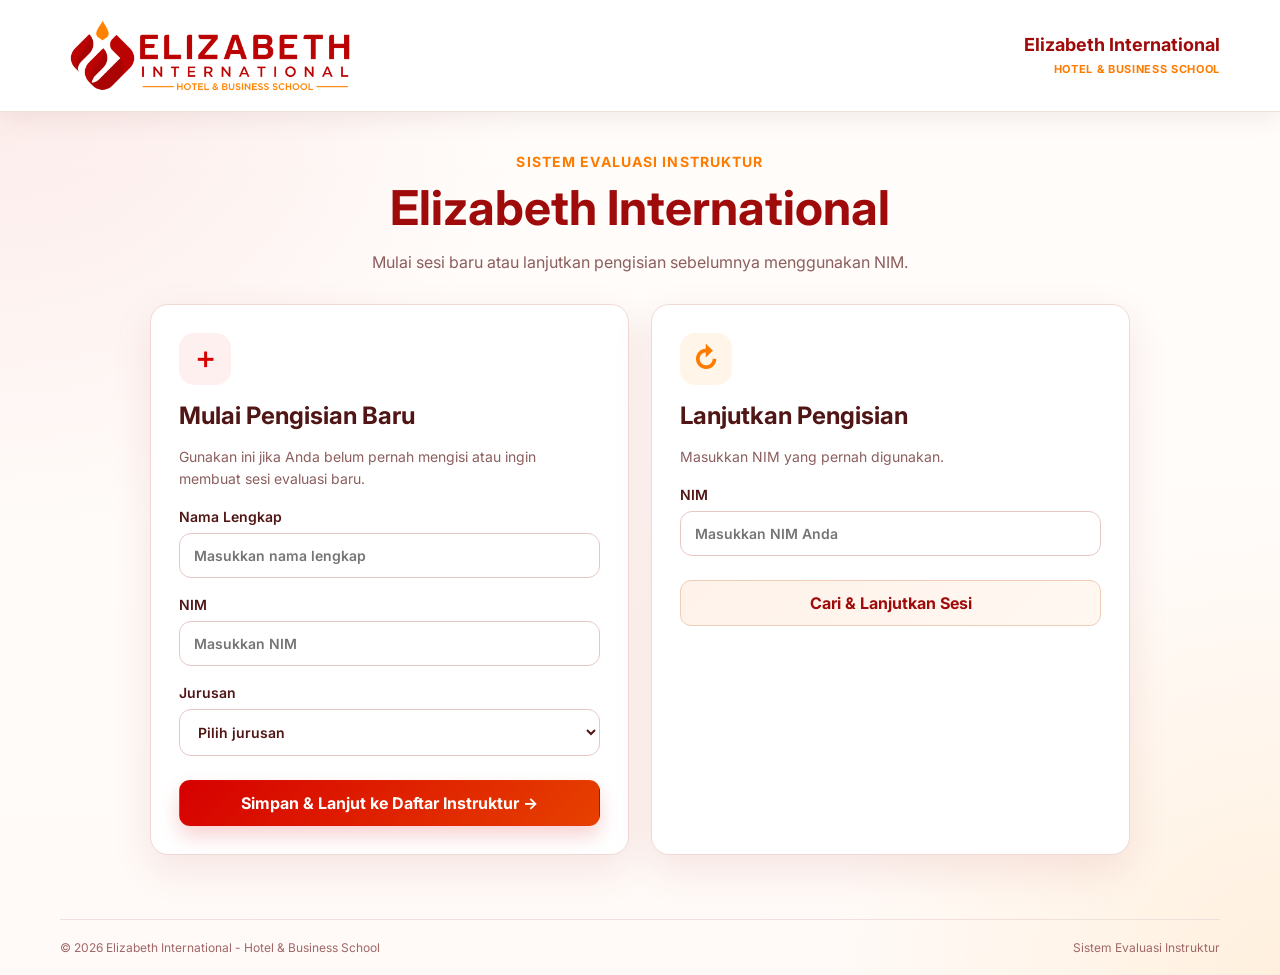
==== index.html @ f736a8e6 "Update index.html" ====
<!DOCTYPE html>
<html lang="id">
<head>
  <meta charset="UTF-8" />
  <meta name="viewport" content="width=device-width, initial-scale=1.0" />
  <meta name="description" content="Sistem evaluasi instruktur Elizabeth International" />
  <link rel="icon" type="image/png" href="favicon.ico">
  <title>Elizabeth International - Sistem Evaluasi Instruktur</title>
  <link rel="preconnect" href="https://fonts.googleapis.com">
  <link rel="preconnect" href="https://fonts.gstatic.com" crossorigin>
  <link href="https://fonts.googleapis.com/css2?family=Inter:wght@400;500;600;700;800&display=swap" rel="stylesheet">
  <link rel="stylesheet" href="style.css?v=13.1" />
</head>
<body data-app-version="13.1">
  <header class="topbar">
    <div class="brand">
      <img src="logo-elizabeth.png" alt="Logo Elizabeth International" class="brand-logo">
      <div class="brand-copy">
        <strong>Elizabeth International</strong>
        <span>Hotel &amp; Business School</span>
      </div>
    </div>
  </header>

  <main class="shell">
    <!-- STEP 1 -->
    <section id="studentView" class="view">
      <div class="welcome">
        <p class="muted">Sistem Evaluasi Instruktur</p>
        <h1>Elizabeth International</h1>
        <p>Mulai sesi baru atau lanjutkan pengisian sebelumnya menggunakan NIM.</p>
      </div>

      <div class="entry-grid">
        <form id="studentForm" class="panel form-panel">
          <div class="entry-icon">＋</div>
          <h2>Mulai Pengisian Baru</h2>
          <p class="form-copy">Gunakan ini jika Anda belum pernah mengisi atau ingin membuat sesi evaluasi baru.</p>

          <label>
            Nama Lengkap
            <input id="studentName" type="text" placeholder="Masukkan nama lengkap" required />
          </label>

          <label>
            NIM
            <input id="studentNim" type="text" placeholder="Masukkan NIM" required />
          </label>

          <label>
            Jurusan
            <select id="studentMajor" required>
              <option value="">Pilih jurusan</option>
              <option value="Food &amp; Beverage Service">Food &amp; Beverage Service</option>
              <option value="Bar &amp; Mixology">Bar &amp; Mixology</option>
              <option value="Culinary">Culinary</option>
              <option value="Pastry &amp; Bakery">Pastry &amp; Bakery</option>
              <option value="Room Division">Room Division</option>
              <option value="Front Office">Front Office</option>
              <option value="Hotel Digital Marketing">Hotel Digital Marketing</option>
            </select>
          </label>

          <button id="startNewBtn" class="btn primary" type="submit">Simpan &amp; Lanjut ke Daftar Instruktur →</button>
        </form>

        <form id="resumeForm" class="panel form-panel resume-panel">
          <div class="entry-icon resume">↻</div>
          <h2>Lanjutkan Pengisian</h2>
          <p class="form-copy">Masukkan NIM yang pernah digunakan.</p>

          <label>
            NIM
            <input id="resumeNim" type="text" placeholder="Masukkan NIM Anda" required />
          </label>

          <button id="resumeBtn" class="btn secondary" type="submit">Cari &amp; Lanjutkan Sesi</button>


        </form>
      </div>
    </section>

    <!-- STEP 2 -->
    <section id="lecturerView" class="view hidden">
      <div class="session-box">
        <div>
          <strong id="sessionGreeting"></strong>
          <span id="sessionInfo"></span>
        </div>

      </div>

      <div id="successBanner" class="notice success hidden" role="status"></div>

      <div class="section-heading lecturer-heading">
        <div>
          <h2 id="lecturerPageTitle">Pilih Kategori Instruktur</h2>
          <p id="lecturerPageSubtitle">Pilih kategori terlebih dahulu, lalu pilih instruktur yang ingin dievaluasi.</p>
        </div>
        <button id="backToCategoriesBtn" class="btn ghost hidden" type="button" onclick="return goBackToCategories(event)">← Kembali ke Kategori</button>
      </div>

      <div id="lecturerGrid" class="lecturer-grid"></div>
    </section>

    <!-- STEP 3 -->
    <section id="questionnaireView" class="view hidden">
      <button id="backToLecturersBtn" class="back-link" type="button" onclick="return goBackToLecturers(event)">← Kembali ke daftar instruktur</button>

      <div id="lecturerSummary" class="lecturer-summary"></div>

      <form id="questionnaireForm" class="panel questionnaire-panel" action="javascript:void(0)" onsubmit="return openEvaluationConfirmation(event)">
        <div class="section-heading">
          <h2>Form Evaluasi Instruktur</h2>
          <p>Berikan penilaian menggunakan skala poin 1–5 untuk setiap aspek berikut.</p>
        </div>

        <div id="questionsContainer" class="questions"></div>

        <label class="comment-label">
          <span class="comment-title">Kritik dan Saran</span>
          <span id="commentHelp" class="comment-help">Berikan kritik dan saran secara umum kepada instruktur yang Anda evaluasi.</span>
          <textarea id="comment" rows="5" maxlength="1500" placeholder="Tuliskan kritik dan saran Anda di sini..."></textarea>
        </label>

        <div class="form-actions">
          <button id="cancelQuestionnaireBtn" class="btn ghost" type="button" onclick="return goBackToLecturers(event)">Batal</button>
          <button id="submitQuestionnaireBtn" class="btn primary" type="button" onclick="return openEvaluationConfirmation(event)">Kirim Evaluasi</button>
        </div>
      </form>
    </section>
  </main>

  <div id="confirmModal" class="modal-backdrop hidden" role="dialog" aria-modal="true" aria-labelledby="confirmTitle">
    <div class="modal">
      <div class="modal-icon">✓</div>
      <h3 id="confirmTitle">Kirim evaluasi?</h3>
      <p>Pastikan seluruh penilaian sudah sesuai. Setelah dikirim, Anda akan kembali ke daftar instruktur.</p>
      <div class="modal-actions">
        <button id="confirmCancelBtn" class="btn ghost" type="button">Periksa Lagi</button>
        <button id="confirmSendBtn" class="btn primary" type="button">Ya, Kirim</button>
      </div>
    </div>
  </div>

  <div id="newSessionModal" class="modal-backdrop hidden" role="dialog" aria-modal="true" aria-labelledby="newSessionTitle">
    <div class="modal">
      <div class="modal-icon refresh">↻</div>
      <h3 id="newSessionTitle">Mulai sesi baru?</h3>
      <p>Data mahasiswa yang sedang aktif akan dihapus dari perangkat ini. Gunakan ini jika mahasiswa lain akan memakai perangkat yang sama.</p>
      <div class="modal-actions">
        <button id="newSessionCancelBtn" class="btn ghost" type="button">Batal</button>
        <button id="newSessionConfirmBtn" class="btn primary" type="button">Mulai Sesi Baru</button>
      </div>
    </div>
  </div>

  <footer>
    <span>© 2026 Elizabeth International - Hotel &amp; Business School</span>
    <span>Sistem Evaluasi Instruktur</span>
  </footer>

  <script src="config.js?v=14.1"></script>
  <script src="app.js?v=14.1"></script>
</body>
</html>
---- style.css ----
:root {
  --red: #d60000;
  --red-dark: #9f0b0b;
  --red-soft: #fff0f0;
  --orange: #ff9800;
  --orange-dark: #ff7b00;
  --orange-soft: #fff5e8;
  --bg: #fffaf7;
  --surface: #ffffff;
  --text: #501515;
  --muted: #8c5e5e;
  --border: #f0d9d5;
  --success: #0d8a5a;
  --danger: #c33a3a;
  --shadow: 0 14px 40px rgba(156, 25, 25, .10);
  --radius: 18px;
}

* {
  box-sizing: border-box
}

html {
  scroll-behavior: smooth;
  overflow-x: hidden
}

body {
  margin: 0;
  font-family: Inter, system-ui, -apple-system, BlinkMacSystemFont, "Segoe UI", sans-serif;
  color: var(--text);
  background:
    radial-gradient(circle at top left, rgba(214, 0, 0, .08), transparent 34%),
    radial-gradient(circle at bottom right, rgba(255, 152, 0, .10), transparent 28%),
    linear-gradient(180deg, #fffdfb 0%, var(--bg) 100%);
  min-height: 100vh;
  overflow-x: hidden;
}

button,
input,
select,
textarea {
  font: inherit
}

button {
  cursor: pointer
}

.topbar {
  background: #ffffff;
  color: var(--text);
  padding: 16px 24px;
  border-bottom: 1px solid #f1dfda;
  box-shadow: 0 6px 24px rgba(94, 22, 22, .08);
}

.brand {
  width: min(1160px, 100%);
  margin: 0 auto;
  display: flex;
  gap: 18px;
  align-items: center;
  justify-content: space-between;
}

.brand-logo {
  width: 300px;
  max-width: 52vw;
  height: auto;
  display: block;
  object-fit: contain;
}

.brand-copy {
  text-align: right;
}

.brand-copy strong {
  display: block;
  font-size: 18px;
  line-height: 1.15;
  color: var(--red-dark);
}

.brand-copy span {
  display: block;
  font-size: 11px;
  color: var(--orange-dark);
  margin-top: 6px;
  letter-spacing: .06em;
  text-transform: uppercase;
  font-weight: 700;
}

.shell {
  width: min(1160px, calc(100% - 32px));
  margin: 38px auto 64px;
}

.view {
  animation: fadeUp .28s ease
}

.hidden {
  display: none !important
}

@keyframes fadeUp {
  from {
    opacity: 0;
    transform: translateY(8px)
  }

  to {
    opacity: 1;
    transform: none
  }
}

.welcome {
  text-align: center;
  max-width: 720px;
  margin: 0 auto 28px
}

.welcome h1 {
  font-size: clamp(32px, 5vw, 48px);
  margin: 4px 0 12px;
  color: var(--red-dark)
}

.welcome p {
  line-height: 1.7;
  margin: 0;
  color: var(--muted)
}

.welcome .muted {
  font-weight: 700;
  color: var(--orange-dark);
  font-size: 14px;
  text-transform: uppercase;
  letter-spacing: .08em
}

.entry-grid {
  display: grid;
  grid-template-columns: repeat(2, minmax(0, 1fr));
  gap: 22px;
  align-items: start;
  max-width: 980px;
  margin: 0 auto;
}

.panel {
  background: var(--surface);
  border: 1px solid var(--border);
  border-radius: var(--radius);
  box-shadow: var(--shadow);
}

.form-panel {
  max-width: none;
  margin: 0;
  padding: 28px;
  min-height: 100%;
}

.form-panel h2,
.questionnaire-panel h2 {
  margin-top: 0
}

.entry-icon {
  width: 52px;
  height: 52px;
  display: grid;
  place-items: center;
  border-radius: 15px;
  background: var(--red-soft);
  color: var(--red);
  font-size: 28px;
  font-weight: 800;
  margin-bottom: 16px;
}

.entry-icon.resume {
  background: var(--orange-soft);
  color: var(--orange-dark);
}

.form-copy {
  color: var(--muted);
  line-height: 1.6;
  font-size: 14px;
  margin: -4px 0 8px;
}

label {
  display: block;
  font-weight: 600;
  font-size: 14px;
  margin: 18px 0 0;
}

input,
select,
textarea {
  width: 100%;
  margin-top: 8px;
  border: 1px solid #e6c8c3;
  background: white;
  border-radius: 12px;
  padding: 13px 14px;
  color: var(--text);
  outline: none;
  transition: .2s ease;
}

input:focus,
select:focus,
textarea:focus {
  border-color: var(--red);
  box-shadow: 0 0 0 4px rgba(214, 0, 0, .10);
}

textarea {
  resize: vertical
}

.btn {
  border-radius: 11px;
  padding: 12px 17px;
  border: 1px solid transparent;
  font-weight: 700;
}

.btn.primary {
  background: linear-gradient(135deg, var(--red), #e74100);
  color: #fff;
  box-shadow: 0 10px 20px rgba(214, 0, 0, .18);
}

.btn.secondary {
  width: 100%;
  margin-top: 24px;
  background: linear-gradient(135deg, #fff2ea, #fff8f1);
  color: var(--red-dark);
  border-color: #f0cdb4;
}

.form-panel .btn.primary {
  width: 100%;
  margin-top: 24px
}

.btn.ghost {
  background: #fff;
  color: var(--red-dark);
  border-color: #e2c3bf;
}

.btn.danger-ghost {
  background: #fff;
  color: var(--danger);
  border-color: #f0c7c7;
}

.btn:disabled {
  opacity: .55;
  cursor: not-allowed
}

.resume-help {
  margin-top: 15px;
  font-size: 12px;
  line-height: 1.5;
  color: #9a7373;
  text-align: center;
}

.session-box {
  background: linear-gradient(135deg, #fff3f0, #fff7f0);
  border: 1px solid #f0d4cd;
  padding: 18px;
  border-radius: 16px;
  display: flex;
  align-items: center;
  justify-content: space-between;
  gap: 16px;
}

.session-box strong {
  display: block;
  color: var(--red-dark)
}

.session-box span {
  display: block;
  color: var(--muted);
  font-size: 14px;
  margin-top: 5px
}

.session-actions {
  display: flex;
  gap: 10px;
  flex-wrap: wrap
}

.section-heading {
  margin: 28px 0 16px
}

.section-heading h2 {
  margin: 0;
  color: var(--red-dark);
  font-size: 26px
}

.section-heading p {
  margin: 8px 0 0;
  color: var(--muted)
}

.notice {
  margin-top: 18px;
  padding: 14px 16px;
  border-radius: 12px;
  font-weight: 600;
}

.notice.success {
  background: #e8f8f0;
  color: #0f6b49;
  border: 1px solid #bdebd4;
}


.lecturer-heading {
  display: flex;
  justify-content: space-between;
  align-items: flex-end;
  gap: 18px;
}

.lecturer-heading .btn {
  flex: 0 0 auto;
}

.category-grid {
  display: grid;
  grid-template-columns: repeat(4, minmax(0, 1fr));
  gap: 18px;
}

.category-card {
  min-height: 190px;
  background: #fff;
  border: 1px solid var(--border);
  border-radius: 18px;
  padding: 24px;
  text-align: left;
  box-shadow: 0 10px 28px rgba(156, 25, 25, .08);
  transition: .2s ease;
  position: relative;
  overflow: hidden;
}

.category-card::after {
  content: "";
  position: absolute;
  width: 80px;
  height: 80px;
  border-radius: 50%;
  right: -24px;
  bottom: -24px;
  background: rgba(255, 152, 0, .10);
}

.category-card:hover {
  transform: translateY(-4px);
  border-color: #e9b6aa;
  box-shadow: 0 16px 34px rgba(156, 25, 25, .13);
}

.category-icon {
  width: 48px;
  height: 48px;
  border-radius: 14px;
  display: grid;
  place-items: center;
  background: linear-gradient(135deg, var(--red-soft), var(--orange-soft));
  color: var(--red);
  font-size: 23px;
  font-weight: 800;
  margin-bottom: 18px;
}

.category-card strong {
  display: block;
  color: var(--red-dark);
  font-size: 18px;
  line-height: 1.35;
}

.category-card span {
  display: block;
  margin-top: 8px;
  color: var(--muted);
  font-size: 13px;
  line-height: 1.5;
}

.category-count {
  margin-top: 16px !important;
  font-weight: 800;
  color: var(--orange-dark) !important;
}

.lecturer-grid {
  display: grid;
  grid-template-columns: repeat(4, minmax(0, 1fr));
  gap: 20px;
  width: 100%;
  align-items: stretch;
  grid-auto-rows: 1fr;
}

.lecturer-card {
  width: 100%;
  height: 100%;
  min-height: 0;
  display: flex;
  flex-direction: column;
  background: #fff;
  border: 1px solid var(--border);
  border-radius: 16px;
  overflow: hidden;
  text-align: left;
  padding: 0;
  box-shadow: 0 8px 24px rgba(156, 25, 25, .08);
  transition: .2s ease;
}

.lecturer-card:hover {
  transform: translateY(-4px);
  box-shadow: 0 15px 34px rgba(156, 25, 25, .14);
  border-color: #e5a297;
}

.lecturer-photo {
  width: 100%;
  height: 260px;
  object-fit: contain;
  object-position: center;
  display: block;
  background: #f7f3ef;
  padding: 7px;
  flex-shrink: 0;
}

.lecturer-info {
  padding: 12px 15px 14px;
  display: flex;
  flex-direction: column;
  justify-content: flex-start;
  gap: 2px;
  flex: 1;
  min-height: 118px;
}

.lecturer-info strong {
  display: -webkit-box;
  -webkit-box-orient: vertical;
  -webkit-line-clamp: 2;
  overflow: hidden;
  min-height: 40px;
  color: var(--red-dark);
  font-weight: 700;
  line-height: 1.28;
  margin: 0;
}

.lecturer-info strong.name-normal {
  font-size: 16px;
}

.lecturer-info strong.name-sm {
  font-size: 14px;
}

.lecturer-info strong.name-xs {
  font-size: 12.5px;
}

.lecturer-info > span:not(.role-badge):not(.done-badge) {
  display: -webkit-box;
  -webkit-box-orient: vertical;
  -webkit-line-clamp: 2;
  overflow: hidden;
  color: var(--muted);
  font-size: 12px;
  line-height: 1.3;
  margin: 1px 0 0;
  min-height: 30px;
}

.lecturer-info span {
  display: block;
  color: var(--muted);
  font-size: 12px;
  margin: 0;
}

.role-badge {
  display: inline-block;
  align-self: flex-start;
  margin-top: auto;
  background: var(--orange-soft);
  color: var(--orange-dark);
  font-size: 11px;
  font-weight: 800;
  padding: 5px 9px;
  border-radius: 999px;
}

.done-badge {
  display: inline-block;
  align-self: stretch;
  margin-top: 6px;
  margin-left: 0;
  background: #e8f8f0;
  color: #0f6b49;
  font-size: 11px;
  font-weight: 800;
  padding: 5px 9px;
  border-radius: 999px;
}

.back-link {
  background: transparent;
  border: 0;
  color: var(--red);
  font-weight: 700;
  padding: 4px 0;
  margin-bottom: 16px;
}

.lecturer-summary {
  display: flex;
  align-items: center;
  gap: 16px;
  background: white;
  border: 1px solid var(--border);
  padding: 16px;
  border-radius: 16px;
  box-shadow: 0 8px 26px rgba(156, 25, 25, .08);
  margin-bottom: 18px;
}

.lecturer-summary img {
  width: 78px;
  height: 78px;
  object-fit: cover;
  border-radius: 13px;
}

.lecturer-summary strong {
  display: block;
  font-size: 20px;
  color: var(--red-dark)
}

.lecturer-summary span {
  display: block;
  color: var(--muted);
  margin-top: 6px
}

.summary-badge {
  display: inline-block;
  margin-top: 10px;
  background: var(--orange-soft);
  color: var(--orange-dark);
  font-size: 12px;
  font-weight: 800;
  padding: 6px 10px;
  border-radius: 999px;
}

.questionnaire-panel {
  padding: 28px
}

.question {
  display: grid;
  grid-template-columns: minmax(240px, 1fr) auto;
  gap: 24px;
  align-items: center;
  border-top: 1px solid #f5eae7;
  padding: 18px 0;
}

.question:first-child {
  border-top: 0
}

.question-title {
  font-weight: 700;
  line-height: 1.45
}

.rating {
  display: flex;
  gap: 9px;
  position: relative;
}

.rating input {
  position: absolute;
  width: 1px;
  height: 1px;
  margin: 0;
  padding: 0;
  opacity: 0;
  overflow: hidden;
  clip: rect(0 0 0 0);
  white-space: nowrap;
  pointer-events: none;
}

.rating label {
  margin: 0;
  width: 42px;
  height: 42px;
  display: grid;
  place-items: center;
  border-radius: 50%;
  border: 1px solid #e1c3be;
  background: white;
  cursor: pointer;
  transition: .16s ease;
}

.rating input:checked+label {
  background: var(--red);
  color: white;
  border-color: var(--red);
  box-shadow: 0 6px 16px rgba(214, 0, 0, .23);
}

.rating label:hover {
  border-color: var(--red);
  color: var(--red)
}

.comment-label {
  margin-top: 24px
}

.form-actions {
  margin-top: 24px;
  display: flex;
  justify-content: flex-end;
  gap: 12px;
}

.modal-backdrop {
  position: fixed;
  inset: 0;
  background: rgba(55, 16, 16, .56);
  display: grid;
  place-items: center;
  padding: 22px;
  z-index: 100;
}

.modal {
  width: min(480px, 100%);
  background: white;
  border-radius: 20px;
  padding: 28px;
  text-align: center;
  box-shadow: 0 24px 80px rgba(0, 0, 0, .25);
}

.modal-icon {
  width: 62px;
  height: 62px;
  margin: 0 auto 14px;
  border-radius: 50%;
  display: grid;
  place-items: center;
  background: #ffe9e9;
  color: var(--red);
  font-size: 30px;
  font-weight: 800;
}

.modal-icon.refresh {
  background: #fff0e0;
  color: var(--orange-dark)
}

.modal h3 {
  font-size: 24px;
  margin: 4px 0 10px;
  color: var(--red-dark)
}

.modal p {
  color: var(--muted);
  line-height: 1.6
}

.modal-actions {
  display: flex;
  justify-content: center;
  gap: 12px;
  margin-top: 22px
}

footer {
  width: min(1160px, calc(100% - 32px));
  margin: 0 auto 20px;
  padding-top: 20px;
  border-top: 1px solid #f0dfda;
  display: flex;
  justify-content: space-between;
  gap: 12px;
  font-size: 12px;
  color: #a06767;
}


/* =========================================
   RESPONSIVE FINAL
   ========================================= */

@media (max-width: 1100px) {
  .lecturer-grid {
    grid-template-columns: repeat(3, minmax(0, 1fr));
    gap: 16px;
  }

  .lecturer-photo {
    height: 240px;
  }
}

@media (max-width: 800px) {
  .entry-grid {
    grid-template-columns: 1fr;
    max-width: 560px;
  }

  .category-grid {
    grid-template-columns: repeat(2, minmax(0, 1fr));
  }

  .lecturer-grid {
    grid-template-columns: repeat(2, minmax(0, 1fr));
    gap: 14px;
  }

  .lecturer-photo {
    height: 210px;
    padding: 6px;
  }

  .lecturer-info {
    padding: 12px 13px 14px;
  }

  .lecturer-info strong {
    min-height: 38px;
  }
}

@media (max-width: 600px) {
  .topbar {
    padding: 12px 16px;
  }

  .brand {
    gap: 10px;
  }

  .brand-logo {
    width: 205px;
    max-width: 68vw;
  }

  .brand-copy {
    display: none;
  }

  .shell {
    width: min(100% - 20px, 1160px);
    margin-top: 22px;
  }

  .form-panel,
  .questionnaire-panel {
    padding: 18px;
  }

  .session-box {
    align-items: flex-start;
    flex-direction: column;
  }

  .session-actions {
    width: 100%;
  }

  .session-actions .btn {
    flex: 1;
  }

  .lecturer-heading {
    align-items: flex-start;
    flex-direction: column;
    gap: 12px;
  }

  .category-grid {
    grid-template-columns: 1fr;
  }

  /* Satu card per baris */
  .lecturer-grid {
    grid-template-columns: 1fr;
    gap: 14px;
    grid-auto-rows: auto;
    justify-items: center;
    align-items: start;
  }

  .lecturer-card {
    width: 100%;
    max-width: 340px;
    height: auto;
    min-height: 0;
    border-radius: 14px;
    align-self: start;
  }

  /* Foto dibuat lebih seimbang dengan ukuran card */
  .lecturer-photo {
    width: 100%;
    height: 230px;
    padding: 6px;
    object-fit: contain;
    object-position: center;
    background: #f7f3ef;
  }

  /* Deskripsi mengikuti isi, tidak menyisakan ruang kosong besar */
  .lecturer-info {
    padding: 10px 12px 12px;
    gap: 2px;
    min-height: 0;
    height: auto;
    flex: 0 0 auto;
  }

  .lecturer-info strong {
    min-height: 0;
    margin: 0;
    line-height: 1.25;
  }

  .lecturer-info strong.name-normal {
    font-size: 14px;
  }

  .lecturer-info strong.name-sm {
    font-size: 12.5px;
  }

  .lecturer-info strong.name-xs {
    font-size: 11.5px;
  }

  /* Area/divisi langsung dekat dengan nama */
  .lecturer-info > span:not(.role-badge):not(.done-badge) {
    min-height: 0;
    margin: 2px 0 0;
    font-size: 10.5px;
    line-height: 1.3;
  }

  .role-badge {
    margin-top: 6px;
    font-size: 10px;
    padding: 4px 7px;
  }

  .done-badge {
    margin-top: 7px;
    font-size: 10px;
    padding: 5px 8px;
  }

  .question {
    grid-template-columns: 1fr;
  }

  .rating {
    flex-wrap: wrap;
  }

  .form-actions {
    flex-direction: column-reverse;
  }

  .form-actions .btn {
    width: 100%;
  }

  footer {
    flex-direction: column;
  }
}

@media (max-width: 390px) {
  .shell {
    width: min(100% - 14px, 1160px);
  }

  .lecturer-grid {
    grid-template-columns: 1fr;
    gap: 12px;
  }

  .lecturer-card {
    max-width: 320px;
  }

  .lecturer-photo {
    height: 215px;
    padding: 5px;
  }

  .lecturer-info {
    padding: 9px 11px 11px;
  }

  .lecturer-info strong.name-normal {
    font-size: 13.5px;
  }

  .lecturer-info strong.name-sm {
    font-size: 12px;
  }

  .lecturer-info strong.name-xs {
    font-size: 11px;
  }

  .lecturer-info > span:not(.role-badge):not(.done-badge) {
    font-size: 10px;
  }
}


/* =========================================
   KUISIONER 2026
   ========================================= */

.question-copy {
  min-width: 0;
}

.question-title {
  font-weight: 700;
  line-height: 1.4;
  color: var(--red-dark);
}

.question-description {
  margin-top: 5px;
  max-width: 690px;
  color: var(--muted);
  font-size: 12.5px;
  line-height: 1.55;
  font-weight: 400;
}

.comment-title {
  display: block;
  color: var(--red-dark);
  font-weight: 700;
}

.comment-help {
  display: block;
  margin-top: 5px;
  color: var(--muted);
  font-size: 12px;
  line-height: 1.5;
  font-weight: 400;
}

@media (max-width: 600px) {
  .question {
    gap: 12px;
    padding: 16px 0;
  }

  .question-title {
    font-size: 13.5px;
  }

  .question-description {
    font-size: 11.5px;
    line-height: 1.5;
  }

  .rating {
    gap: 7px;
  }

  .rating label {
    width: 38px;
    height: 38px;
    font-size: 12px;
  }
}


/* =========================================
   V11 - CLICK / TOUCH FIX
   ========================================= */

.btn,
.back-link,
.category-card,
.lecturer-card {
  position: relative;
  pointer-events: auto;
  touch-action: manipulation;
  -webkit-tap-highlight-color: transparent;
}

.btn,
.back-link {
  z-index: 3;
}

.category-card,
.lecturer-card {
  z-index: 1;
}

.category-card::before,
.category-card::after {
  pointer-events: none;
}

.session-box,
.lecturer-heading {
  position: relative;
  z-index: 2;
}


/* =========================================
   V12 - NAVIGATION BUTTON HARD FIX
   ========================================= */

#backToCategoriesBtn,
#backToLecturersBtn,
#cancelQuestionnaireBtn {
  position: relative !important;
  z-index: 9999 !important;
  pointer-events: auto !important;
  touch-action: manipulation !important;
  cursor: pointer !important;
  isolation: isolate;
}

#backToCategoriesBtn::before,
#backToCategoriesBtn::after,
#backToLecturersBtn::before,
#backToLecturersBtn::after,
#cancelQuestionnaireBtn::before,
#cancelQuestionnaireBtn::after {
  pointer-events: none !important;
}

.lecturer-heading,
#questionnaireView {
  position: relative;
  isolation: isolate;
}
/* =========================================
   CARD SUDAH DIEVALUASI
   ========================================= */

.lecturer-card.completed {
  background: #e7f8ef !important;
  border: 2px solid #32a66a !important;
  box-shadow: 0 8px 24px rgba(13, 138, 90, .15);
}

/* bagian foto */
.lecturer-card.completed .lecturer-photo {
  background: #d9f3e5 !important;
}

/* bagian informasi */
.lecturer-card.completed .lecturer-info {
  background: #e7f8ef !important;
}

/* nama instruktur */
.lecturer-card.completed .lecturer-info strong {
  color: #087647 !important;
}

/* area instruktur */
.lecturer-card.completed
.lecturer-info > span:not(.role-badge):not(.done-badge) {
  color: #39755a !important;
}

/* badge role */
.lecturer-card.completed .role-badge {
  background: #c9efd9 !important;
  color: #087647 !important;
}

/* badge SUDAH DIISI */
.lecturer-card.completed .done-badge {
  background: #0d8a5a !important;
  color: white !important;
  text-align: center;
}

/* tidak terlalu bergerak saat hover */
.lecturer-card.completed:hover {
  border-color: #0d8a5a !important;
  box-shadow: 0 12px 28px rgba(13, 138, 90, .22);
}
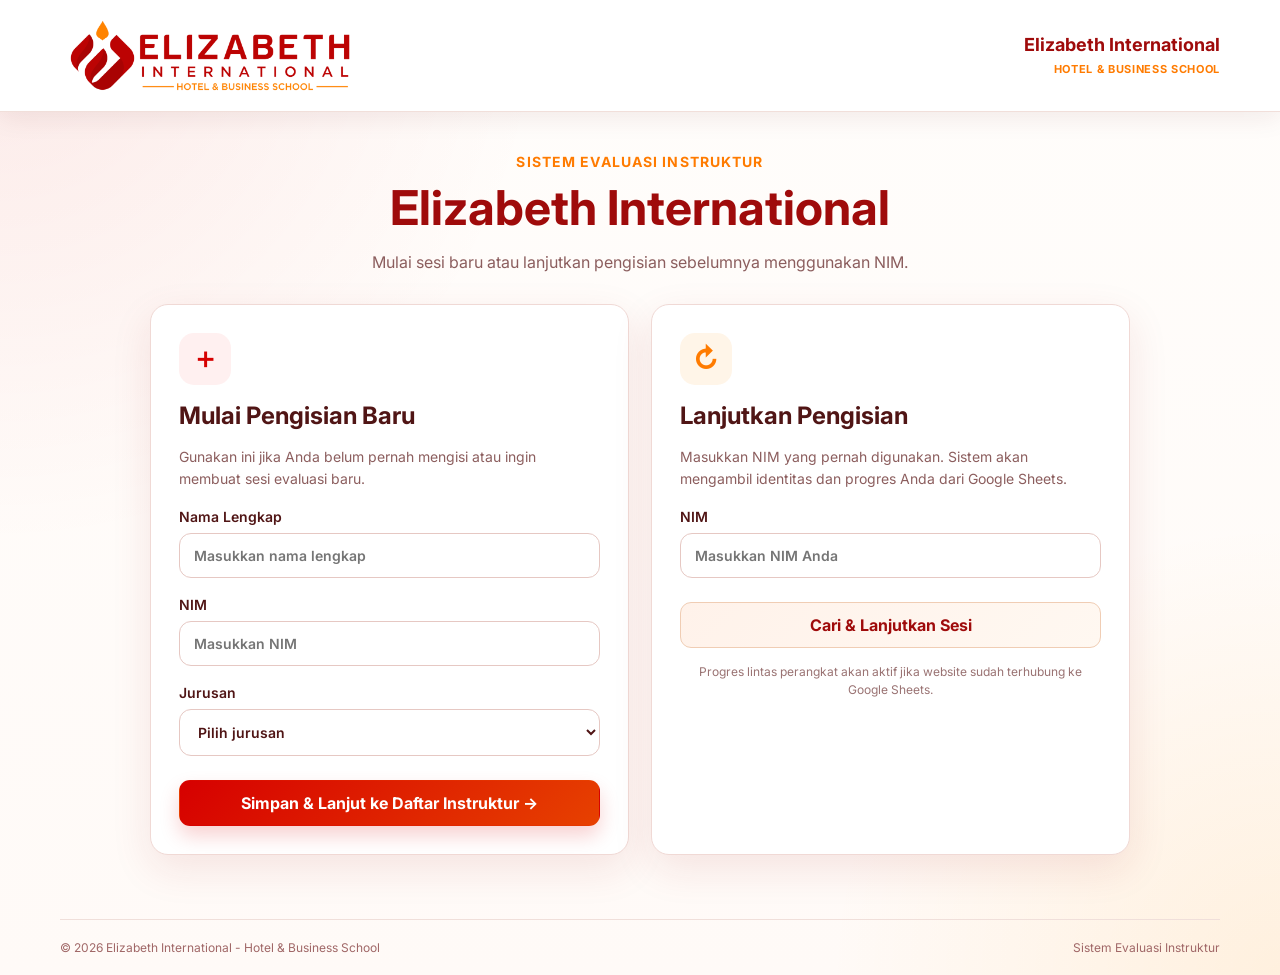
==== commit 67b52f28: "Add files via upload" ====
--- a/index.html
+++ b/index.html
@@ -4,7 +4,7 @@
   <meta charset="UTF-8" />
   <meta name="viewport" content="width=device-width, initial-scale=1.0" />
   <meta name="description" content="Sistem evaluasi instruktur Elizabeth International" />
-  <link rel="icon" type="image/png" href="favicon.ico">
+  <link rel="icon" type="image/png" href="favicon.png">
   <title>Elizabeth International - Sistem Evaluasi Instruktur</title>
   <link rel="preconnect" href="https://fonts.googleapis.com">
   <link rel="preconnect" href="https://fonts.gstatic.com" crossorigin>
@@ -51,7 +51,7 @@
             Jurusan
             <select id="studentMajor" required>
               <option value="">Pilih jurusan</option>
-              <option value="Food &amp; Beverage Service">Food &amp; Beverage Service</option>
+              <option value="Food &amp; Beverage Service">Food &amp; Baverage Service</option>
               <option value="Bar &amp; Mixology">Bar &amp; Mixology</option>
               <option value="Culinary">Culinary</option>
               <option value="Pastry &amp; Bakery">Pastry &amp; Bakery</option>
@@ -67,7 +67,7 @@
         <form id="resumeForm" class="panel form-panel resume-panel">
           <div class="entry-icon resume">↻</div>
           <h2>Lanjutkan Pengisian</h2>
-          <p class="form-copy">Masukkan NIM yang pernah digunakan.</p>
+          <p class="form-copy">Masukkan NIM yang pernah digunakan. Sistem akan mengambil identitas dan progres Anda dari Google Sheets.</p>
 
           <label>
             NIM
@@ -76,7 +76,9 @@
 
           <button id="resumeBtn" class="btn secondary" type="submit">Cari &amp; Lanjutkan Sesi</button>
 
-
+          <div id="resumeHelp" class="resume-help">
+            Progres lintas perangkat akan aktif jika website sudah terhubung ke Google Sheets.
+          </div>
         </form>
       </div>
     </section>
@@ -88,7 +90,10 @@
           <strong id="sessionGreeting"></strong>
           <span id="sessionInfo"></span>
         </div>
-
+        <div class="session-actions">
+          <button id="editStudentBtn" class="btn ghost" type="button">Ubah Data</button>
+          <button id="newSessionBtn" class="btn danger-ghost" type="button">Mulai Sesi Baru</button>
+        </div>
       </div>
 
       <div id="successBanner" class="notice success hidden" role="status"></div>
@@ -161,7 +166,7 @@
     <span>Sistem Evaluasi Instruktur</span>
   </footer>
 
-  <script src="config.js?v=14.1"></script>
-  <script src="app.js?v=14.1"></script>
+  <script src="config.js?v=13.1"></script>
+  <script src="app.js?v=13.1"></script>
 </body>
 </html>
--- a/style.css
+++ b/style.css
@@ -1098,52 +1098,3 @@
   position: relative;
   isolation: isolate;
 }
-/* =========================================
-   CARD SUDAH DIEVALUASI
-   ========================================= */
-
-.lecturer-card.completed {
-  background: #e7f8ef !important;
-  border: 2px solid #32a66a !important;
-  box-shadow: 0 8px 24px rgba(13, 138, 90, .15);
-}
-
-/* bagian foto */
-.lecturer-card.completed .lecturer-photo {
-  background: #d9f3e5 !important;
-}
-
-/* bagian informasi */
-.lecturer-card.completed .lecturer-info {
-  background: #e7f8ef !important;
-}
-
-/* nama instruktur */
-.lecturer-card.completed .lecturer-info strong {
-  color: #087647 !important;
-}
-
-/* area instruktur */
-.lecturer-card.completed
-.lecturer-info > span:not(.role-badge):not(.done-badge) {
-  color: #39755a !important;
-}
-
-/* badge role */
-.lecturer-card.completed .role-badge {
-  background: #c9efd9 !important;
-  color: #087647 !important;
-}
-
-/* badge SUDAH DIISI */
-.lecturer-card.completed .done-badge {
-  background: #0d8a5a !important;
-  color: white !important;
-  text-align: center;
-}
-
-/* tidak terlalu bergerak saat hover */
-.lecturer-card.completed:hover {
-  border-color: #0d8a5a !important;
-  box-shadow: 0 12px 28px rgba(13, 138, 90, .22);
-}
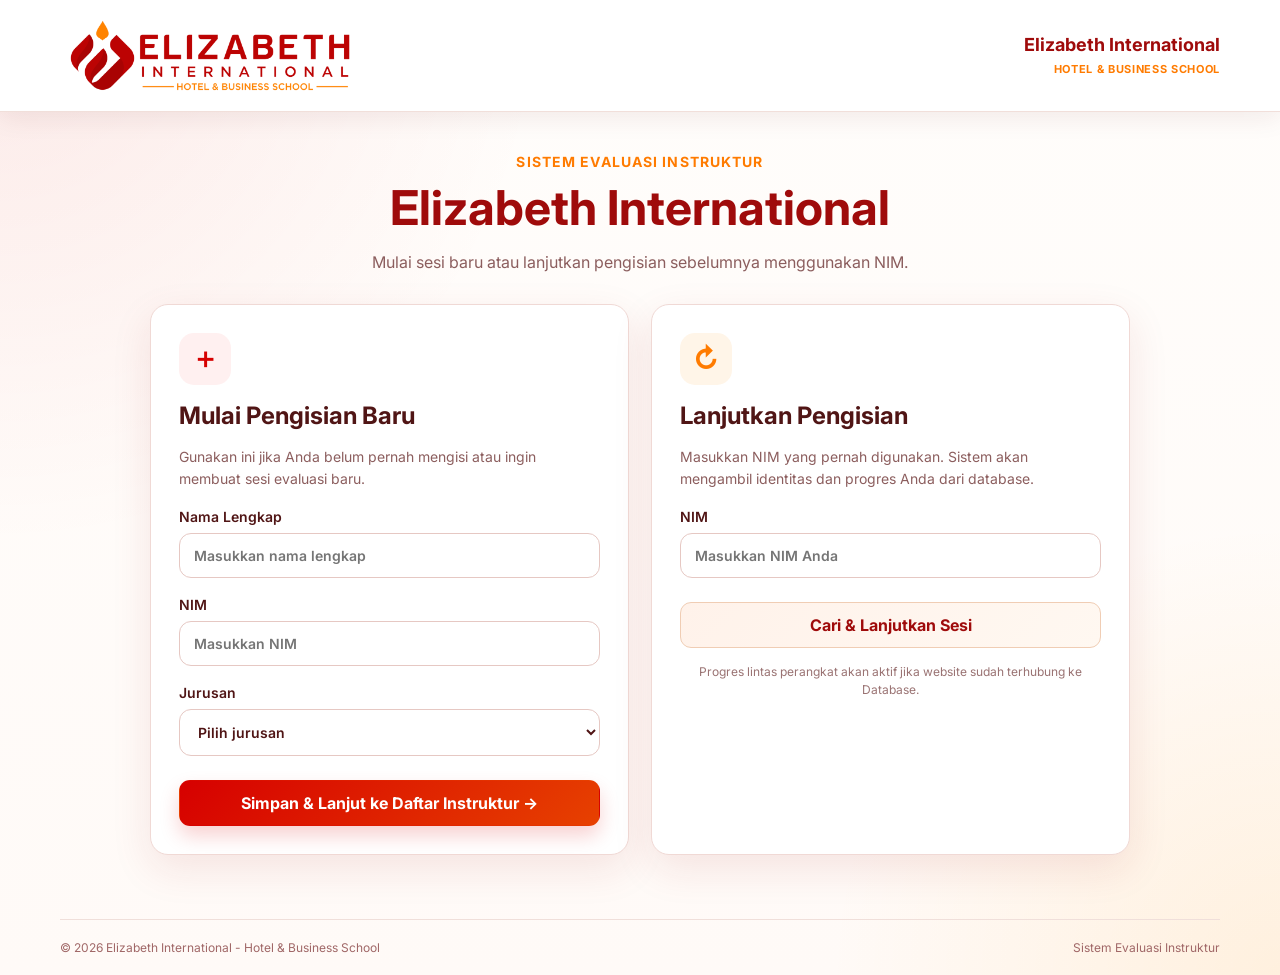
==== commit f2f151a3: "Update index.html" ====
--- a/index.html
+++ b/index.html
@@ -4,7 +4,7 @@
   <meta charset="UTF-8" />
   <meta name="viewport" content="width=device-width, initial-scale=1.0" />
   <meta name="description" content="Sistem evaluasi instruktur Elizabeth International" />
-  <link rel="icon" type="image/png" href="favicon.png">
+  <link rel="icon" type="image/png" href="favicon.ico">
   <title>Elizabeth International - Sistem Evaluasi Instruktur</title>
   <link rel="preconnect" href="https://fonts.googleapis.com">
   <link rel="preconnect" href="https://fonts.gstatic.com" crossorigin>
@@ -67,7 +67,7 @@
         <form id="resumeForm" class="panel form-panel resume-panel">
           <div class="entry-icon resume">↻</div>
           <h2>Lanjutkan Pengisian</h2>
-          <p class="form-copy">Masukkan NIM yang pernah digunakan. Sistem akan mengambil identitas dan progres Anda dari Google Sheets.</p>
+          <p class="form-copy">Masukkan NIM yang pernah digunakan. Sistem akan mengambil identitas dan progres Anda dari database.</p>
 
           <label>
             NIM
@@ -77,7 +77,7 @@
           <button id="resumeBtn" class="btn secondary" type="submit">Cari &amp; Lanjutkan Sesi</button>
 
           <div id="resumeHelp" class="resume-help">
-            Progres lintas perangkat akan aktif jika website sudah terhubung ke Google Sheets.
+            Progres lintas perangkat akan aktif jika website sudah terhubung ke Database.
           </div>
         </form>
       </div>
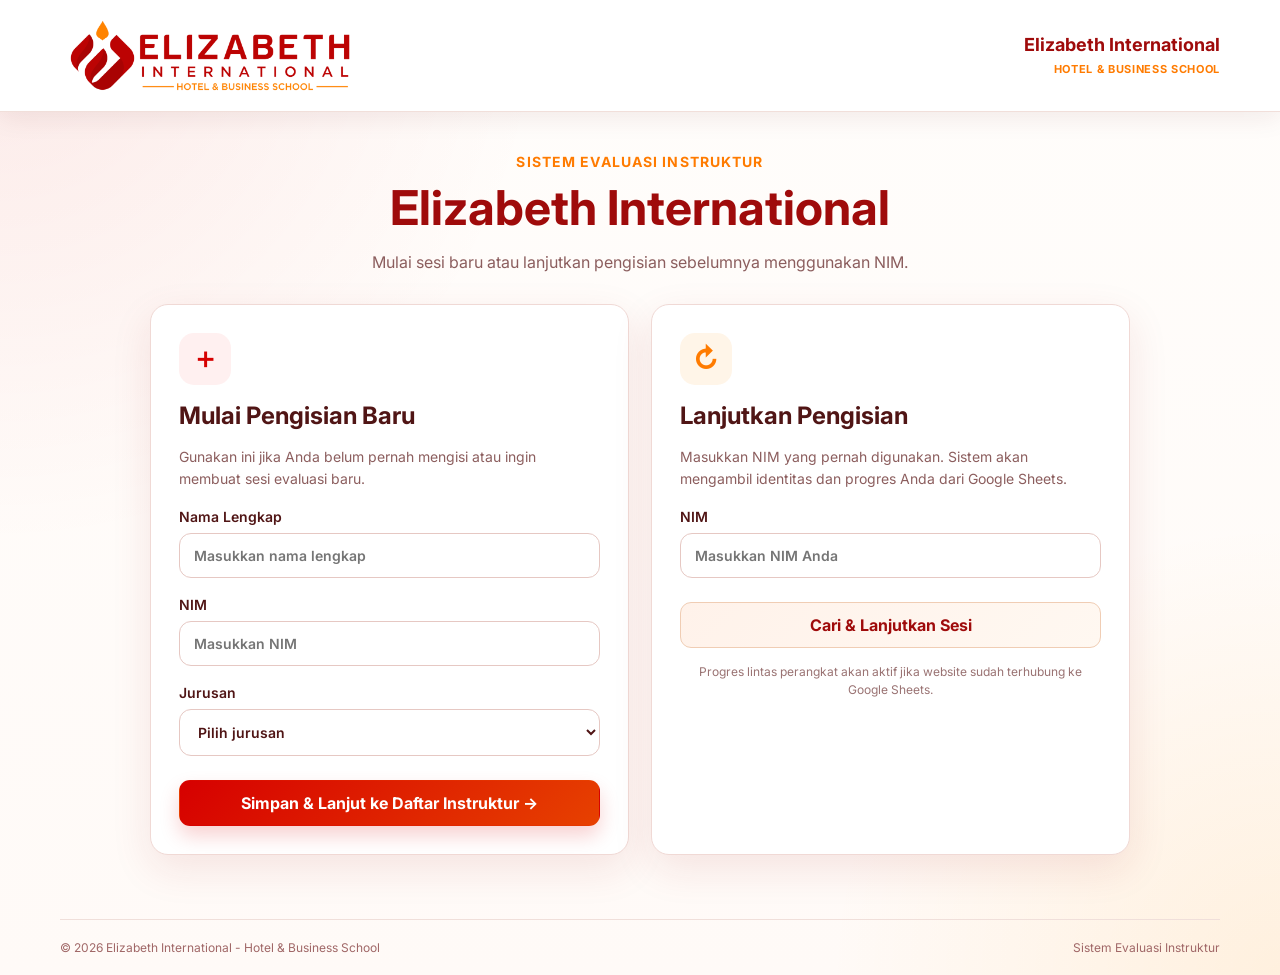
==== commit 157e2b73: "Add files via upload" ====
--- a/index.html
+++ b/index.html
@@ -4,14 +4,14 @@
   <meta charset="UTF-8" />
   <meta name="viewport" content="width=device-width, initial-scale=1.0" />
   <meta name="description" content="Sistem evaluasi instruktur Elizabeth International" />
-  <link rel="icon" type="image/png" href="favicon.ico">
+  <link rel="icon" type="image/png" href="favicon.png">
   <title>Elizabeth International - Sistem Evaluasi Instruktur</title>
   <link rel="preconnect" href="https://fonts.googleapis.com">
   <link rel="preconnect" href="https://fonts.gstatic.com" crossorigin>
   <link href="https://fonts.googleapis.com/css2?family=Inter:wght@400;500;600;700;800&display=swap" rel="stylesheet">
-  <link rel="stylesheet" href="style.css?v=13.1" />
+  <link rel="stylesheet" href="style.css?v=14.2" />
 </head>
-<body data-app-version="13.1">
+<body data-app-version="14.2">
   <header class="topbar">
     <div class="brand">
       <img src="logo-elizabeth.png" alt="Logo Elizabeth International" class="brand-logo">
@@ -51,7 +51,7 @@
             Jurusan
             <select id="studentMajor" required>
               <option value="">Pilih jurusan</option>
-              <option value="Food &amp; Beverage Service">Food &amp; Baverage Service</option>
+              <option value="Food &amp; Baverage Service">Food &amp; Baverage Service</option>
               <option value="Bar &amp; Mixology">Bar &amp; Mixology</option>
               <option value="Culinary">Culinary</option>
               <option value="Pastry &amp; Bakery">Pastry &amp; Bakery</option>
@@ -67,7 +67,7 @@
         <form id="resumeForm" class="panel form-panel resume-panel">
           <div class="entry-icon resume">↻</div>
           <h2>Lanjutkan Pengisian</h2>
-          <p class="form-copy">Masukkan NIM yang pernah digunakan. Sistem akan mengambil identitas dan progres Anda dari database.</p>
+          <p class="form-copy">Masukkan NIM yang pernah digunakan. Sistem akan mengambil identitas dan progres Anda dari Google Sheets.</p>
 
           <label>
             NIM
@@ -77,7 +77,7 @@
           <button id="resumeBtn" class="btn secondary" type="submit">Cari &amp; Lanjutkan Sesi</button>
 
           <div id="resumeHelp" class="resume-help">
-            Progres lintas perangkat akan aktif jika website sudah terhubung ke Database.
+            Progres lintas perangkat akan aktif jika website sudah terhubung ke Google Sheets.
           </div>
         </form>
       </div>
@@ -115,7 +115,7 @@
 
       <div id="lecturerSummary" class="lecturer-summary"></div>
 
-      <form id="questionnaireForm" class="panel questionnaire-panel" action="javascript:void(0)" onsubmit="return openEvaluationConfirmation(event)">
+      <form id="questionnaireForm" class="panel questionnaire-panel" action="javascript:void(0)">
         <div class="section-heading">
           <h2>Form Evaluasi Instruktur</h2>
           <p>Berikan penilaian menggunakan skala poin 1–5 untuk setiap aspek berikut.</p>
@@ -131,7 +131,7 @@
 
         <div class="form-actions">
           <button id="cancelQuestionnaireBtn" class="btn ghost" type="button" onclick="return goBackToLecturers(event)">Batal</button>
-          <button id="submitQuestionnaireBtn" class="btn primary" type="button" onclick="return openEvaluationConfirmation(event)">Kirim Evaluasi</button>
+          <button id="submitQuestionnaireBtn" class="btn primary" type="button">Kirim Evaluasi</button>
         </div>
       </form>
     </section>
@@ -166,7 +166,7 @@
     <span>Sistem Evaluasi Instruktur</span>
   </footer>
 
-  <script src="config.js?v=13.1"></script>
-  <script src="app.js?v=13.1"></script>
+  <script src="config.js?v=14.2"></script>
+  <script src="app.js?v=14.2"></script>
 </body>
 </html>
--- a/style.css
+++ b/style.css
@@ -1098,3 +1098,69 @@
   position: relative;
   isolation: isolate;
 }
+
+
+/* =========================================
+   V14.2 - MOBILE SUBMIT / MODAL FIX
+   ========================================= */
+
+/* Modal harus selalu berada di atas seluruh isi halaman */
+.modal-backdrop {
+  position: fixed !important;
+  inset: 0 !important;
+  z-index: 999999 !important;
+  pointer-events: auto !important;
+  touch-action: manipulation;
+}
+
+/* Isi modal harus bisa menerima tap */
+.modal,
+.modal-actions,
+#confirmSendBtn,
+#confirmCancelBtn {
+  position: relative;
+  z-index: 1000000;
+  pointer-events: auto !important;
+  touch-action: manipulation;
+}
+
+/* Tombol kirim pada form tidak boleh menembus/menutupi modal */
+#submitQuestionnaireBtn {
+  position: relative !important;
+  z-index: auto !important;
+  pointer-events: auto !important;
+  touch-action: manipulation;
+}
+
+/* Hindari elemen dekoratif menangkap sentuhan */
+.modal::before,
+.modal::after,
+.modal-backdrop::before,
+.modal-backdrop::after {
+  pointer-events: none !important;
+}
+
+@media (max-width: 600px) {
+  .modal-backdrop {
+    align-items: center;
+    justify-items: center;
+    padding: 16px;
+  }
+
+  .modal {
+    width: min(100%, 420px);
+    max-height: calc(100dvh - 32px);
+    overflow-y: auto;
+    -webkit-overflow-scrolling: touch;
+  }
+
+  .modal-actions {
+    width: 100%;
+    flex-direction: column;
+  }
+
+  .modal-actions .btn {
+    width: 100%;
+    min-height: 46px;
+  }
+}
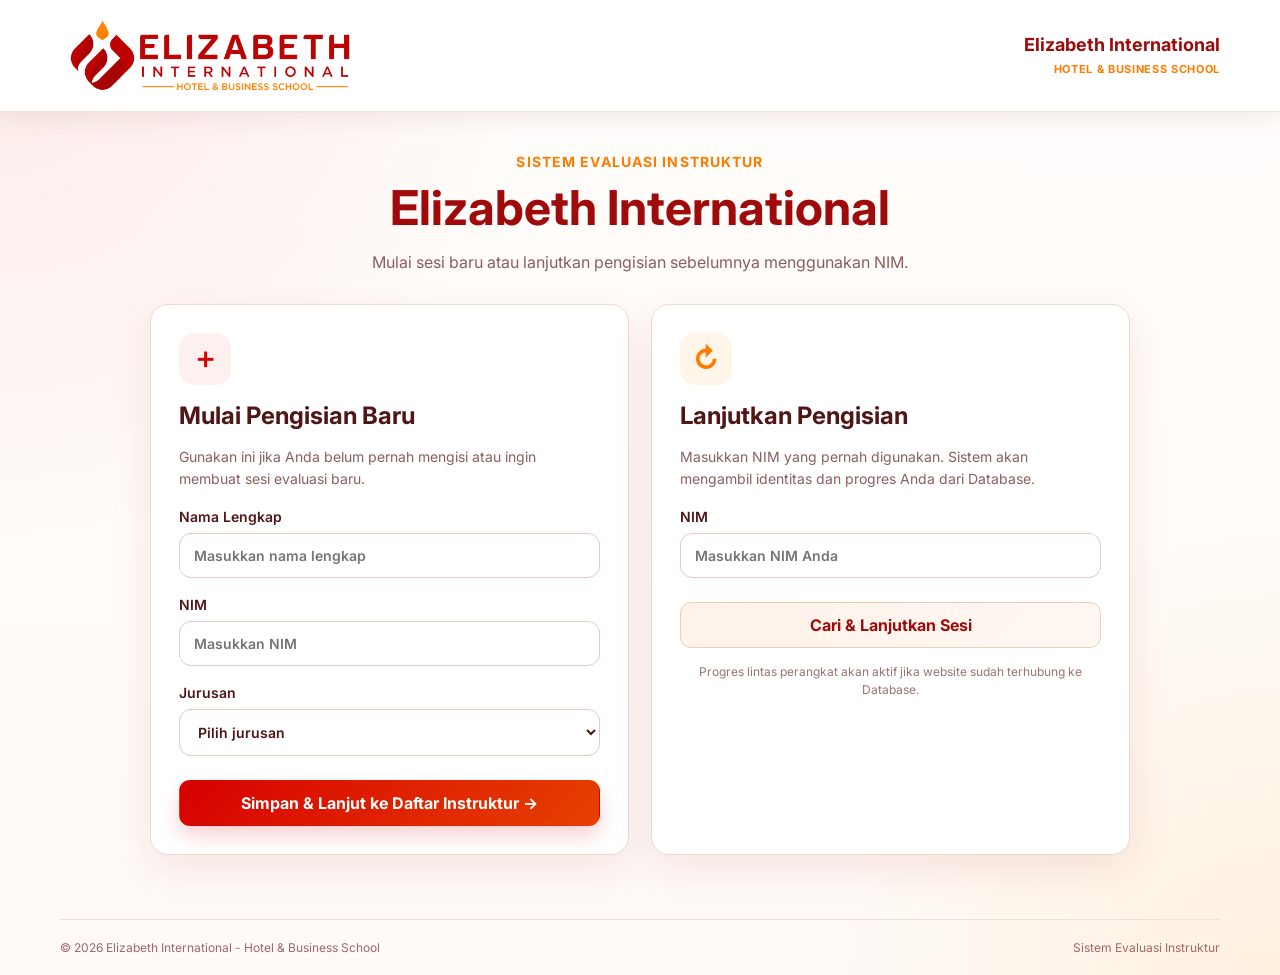
==== commit f425e3a7: "Update index.html" ====
--- a/index.html
+++ b/index.html
@@ -4,7 +4,7 @@
   <meta charset="UTF-8" />
   <meta name="viewport" content="width=device-width, initial-scale=1.0" />
   <meta name="description" content="Sistem evaluasi instruktur Elizabeth International" />
-  <link rel="icon" type="image/png" href="favicon.png">
+  <link rel="icon" type="image/png" href="favicon.ico">
   <title>Elizabeth International - Sistem Evaluasi Instruktur</title>
   <link rel="preconnect" href="https://fonts.googleapis.com">
   <link rel="preconnect" href="https://fonts.gstatic.com" crossorigin>
@@ -67,7 +67,7 @@
         <form id="resumeForm" class="panel form-panel resume-panel">
           <div class="entry-icon resume">↻</div>
           <h2>Lanjutkan Pengisian</h2>
-          <p class="form-copy">Masukkan NIM yang pernah digunakan. Sistem akan mengambil identitas dan progres Anda dari Google Sheets.</p>
+          <p class="form-copy">Masukkan NIM yang pernah digunakan. Sistem akan mengambil identitas dan progres Anda dari Database.</p>
 
           <label>
             NIM
@@ -77,7 +77,7 @@
           <button id="resumeBtn" class="btn secondary" type="submit">Cari &amp; Lanjutkan Sesi</button>
 
           <div id="resumeHelp" class="resume-help">
-            Progres lintas perangkat akan aktif jika website sudah terhubung ke Google Sheets.
+            Progres lintas perangkat akan aktif jika website sudah terhubung ke Database.
           </div>
         </form>
       </div>
